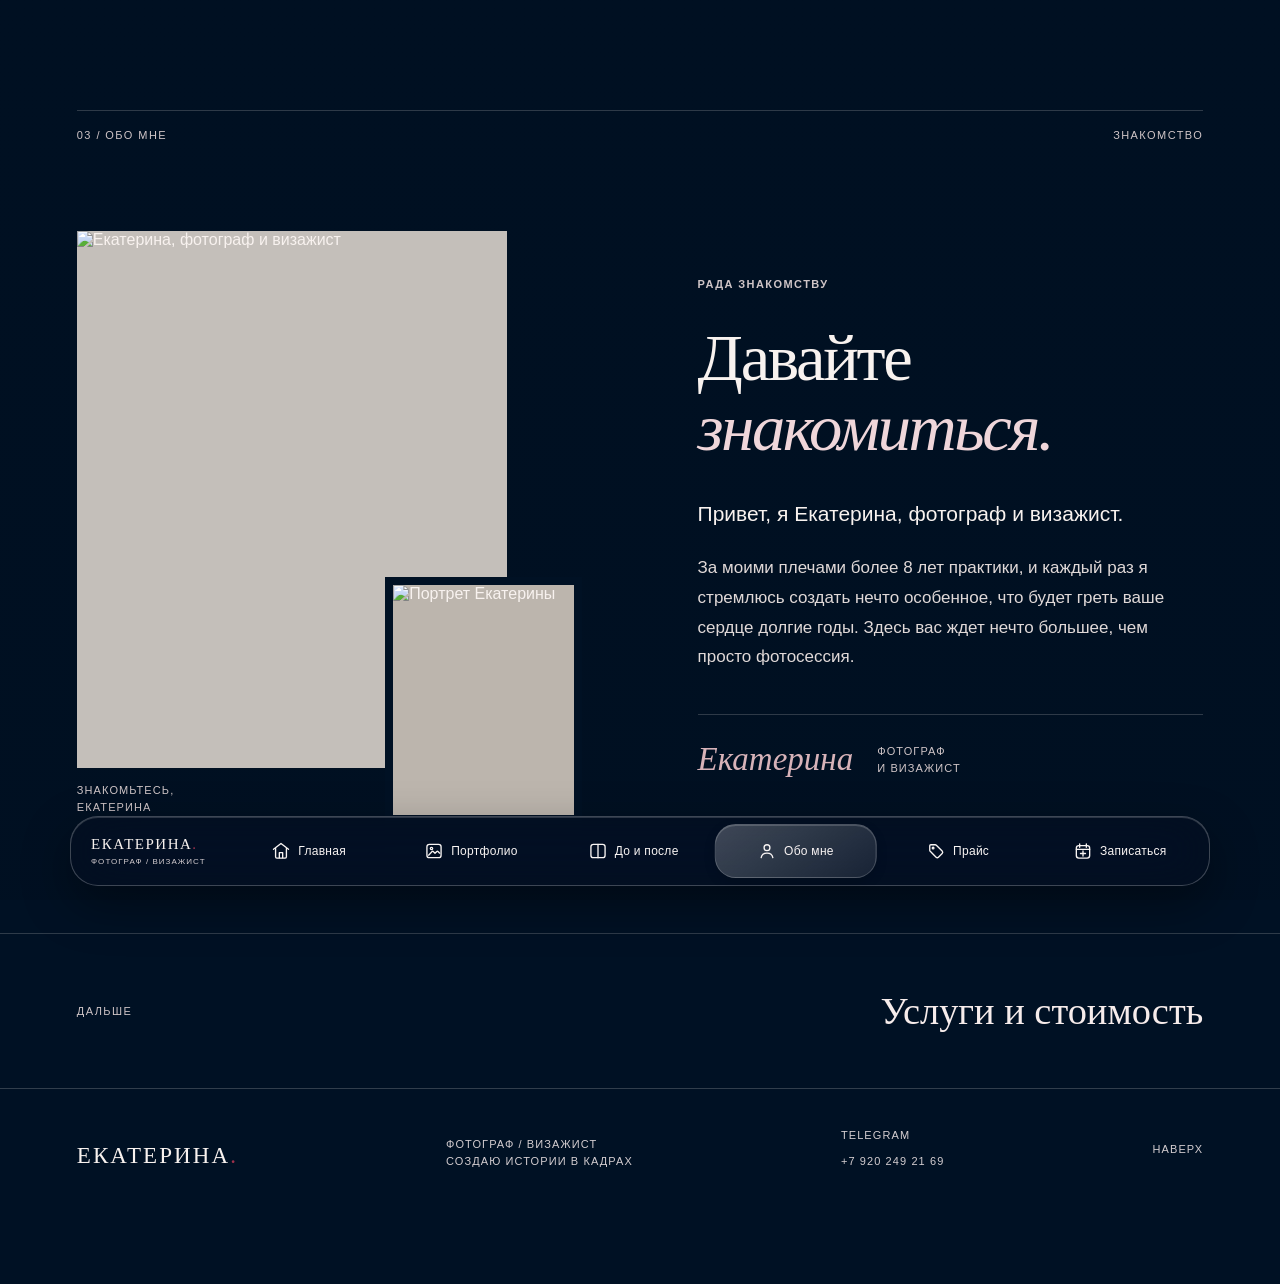
==== about.html @ 28e80536 "Добавить страницы сайта" ====
<!doctype html>
<html lang="ru">
<head>
  <meta charset="utf-8"><meta name="viewport" content="width=device-width, initial-scale=1, viewport-fit=cover"><meta name="theme-color" content="#001124">
  <meta name="description" content="Екатерина, фотограф и визажист. Портфолио, преображения и информация для записи.">
  <title>Обо мне. Екатерина, фотограф и визажист</title>
  <link rel="stylesheet" href="styles.css">
  <link rel="stylesheet" href="controls.css">
  <link rel="stylesheet" href="bottom-nav.css">
  <link rel="stylesheet" href="velvet.css">
  <link rel="stylesheet" href="photo-effects.css">
  <script src="app.js" defer></script>
  <script src="photo-effects.js" defer></script>
</head>
<body id="top" class="inner-page">
  <a class="skip-link" href="#main">Перейти к содержанию</a>
  <header class="site-header">
    <a class="brand" href="index.html" aria-label="Екатерина, на главную"><span class="brand-name">ЕКАТЕРИНА<span class="brand-dot">.</span></span><span class="brand-subtitle">ФОТОГРАФ / ВИЗАЖИСТ</span></a>
    <nav id="site-navigation" class="navigation" aria-label="Основная навигация">
      <span class="nav-slider" aria-hidden="true"></span>
      <a class="nav-item" draggable="false" href="index.html" aria-label="Главная"><svg class="nav-icon" viewBox="0 0 24 24" fill="none" stroke="currentColor" stroke-width="1.6" stroke-linecap="round" stroke-linejoin="round" aria-hidden="true"><path d="m3 10 9-7 9 7"/><path d="M5.5 9v10a1.5 1.5 0 0 0 1.5 1.5h10a1.5 1.5 0 0 0 1.5-1.5V9"/><path d="M10 20v-6h4v6"/></svg><span class="nav-label nav-label-full">Главная</span><span class="nav-label nav-label-short" aria-hidden="true">Главная</span></a>
      <a class="nav-item" draggable="false" href="portfolio.html" aria-label="Портфолио"><svg class="nav-icon" viewBox="0 0 24 24" fill="none" stroke="currentColor" stroke-width="1.6" stroke-linecap="round" stroke-linejoin="round" aria-hidden="true"><rect x="3.5" y="4" width="17" height="16" rx="3"/><circle cx="9" cy="9" r="1.4"/><path d="m5.5 17 4.2-4.3a1 1 0 0 1 1.4 0l2.1 2.1 2.2-2.2a1 1 0 0 1 1.4 0l2 2"/></svg><span class="nav-label nav-label-full">Портфолио</span><span class="nav-label nav-label-short" aria-hidden="true">Работы</span></a>
      <a class="nav-item" draggable="false" href="before-after.html" aria-label="До и после"><svg class="nav-icon" viewBox="0 0 24 24" fill="none" stroke="currentColor" stroke-width="1.6" stroke-linecap="round" stroke-linejoin="round" aria-hidden="true"><rect x="3.5" y="4" width="17" height="16" rx="3"/><path d="M12 4v16"/></svg><span class="nav-label nav-label-full">До и после</span><span class="nav-label nav-label-short" aria-hidden="true">До/после</span></a>
      <a class="nav-item" draggable="false" href="about.html" aria-label="Обо мне" aria-current="page"><svg class="nav-icon" viewBox="0 0 24 24" fill="none" stroke="currentColor" stroke-width="1.6" stroke-linecap="round" stroke-linejoin="round" aria-hidden="true"><circle cx="12" cy="8" r="3.5"/><path d="M5 20c.5-3.3 3.1-5.5 7-5.5s6.5 2.2 7 5.5"/></svg><span class="nav-label nav-label-full">Обо мне</span><span class="nav-label nav-label-short" aria-hidden="true">Обо мне</span></a>
      <a class="nav-item" draggable="false" href="prices.html" aria-label="Прайс"><svg class="nav-icon" viewBox="0 0 24 24" fill="none" stroke="currentColor" stroke-width="1.6" stroke-linecap="round" stroke-linejoin="round" aria-hidden="true"><path d="M4.5 11V5.8A1.3 1.3 0 0 1 5.8 4.5H11a2 2 0 0 1 1.4.6l7 7a2 2 0 0 1 0 2.8l-4.5 4.5a2 2 0 0 1-2.8 0l-7-7a2 2 0 0 1-.6-1.4Z"/><circle cx="8.5" cy="8.5" r="1"/></svg><span class="nav-label nav-label-full">Прайс</span><span class="nav-label nav-label-short" aria-hidden="true">Прайс</span></a>
      <a class="nav-item" draggable="false" href="booking.html" aria-label="Записаться"><svg class="nav-icon" viewBox="0 0 24 24" fill="none" stroke="currentColor" stroke-width="1.6" stroke-linecap="round" stroke-linejoin="round" aria-hidden="true"><rect x="4" y="5.5" width="16" height="15" rx="3"/><path d="M8 3.5v4M16 3.5v4M4 10h16M9 15h6M12 12v6"/></svg><span class="nav-label nav-label-full">Записаться</span><span class="nav-label nav-label-short" aria-hidden="true">Запись</span></a>
    </nav>
  </header>
  <main id="main"><section id="about" class="about section-pad">
      <div class="section-kicker"><span>03 / ОБО МНЕ</span><span>ЗНАКОМСТВО</span></div>
      <div class="about-layout">
        <div class="about-visual">
          <div class="about-main-image"><img src="assets/katya-img_2727.webp" alt="Екатерина, фотограф и визажист" loading="lazy"></div>
          <div class="about-small-image"><img src="assets/katya-img_2283.webp" alt="Портрет Екатерины" loading="lazy"></div>
          <span class="image-note">ЗНАКОМЬТЕСЬ,<br>ЕКАТЕРИНА</span>
        </div>
        <div class="about-copy">
          <p class="eyebrow">РАДА ЗНАКОМСТВУ</p>
          <h1>Давайте <em>знакомиться.</em></h1>
          <p class="about-intro">Привет, я Екатерина, фотограф и визажист.</p>
          <p>За моими плечами более 8 лет практики, и каждый раз я стремлюсь создать нечто особенное, что будет греть ваше сердце долгие годы. Здесь вас ждет нечто большее, чем просто фотосессия.</p>
          <div class="about-signature"><span class="signature">Екатерина</span><span>ФОТОГРАФ<br>И ВИЗАЖИСТ</span></div>
        </div>
      </div>
    </section><section class="page-next"><span>ДАЛЬШЕ</span><a href="prices.html">Услуги и стоимость</a></section></main>
  <footer class="site-footer">
    <a class="footer-brand" href="index.html">ЕКАТЕРИНА<span>.</span></a>
    <div class="footer-meta">ФОТОГРАФ / ВИЗАЖИСТ<br>СОЗДАЮ ИСТОРИИ В КАДРАХ</div>
    <div class="footer-contacts"><a href="https://t.me/katrina_trifonova" target="_blank" rel="noopener noreferrer">TELEGRAM</a><a href="tel:+79202492169">+7 920 249 21 69</a></div>
    <a class="back-to-top" href="#top">НАВЕРХ</a>
  </footer>
  
</body>
</html>
---- styles.css ----
:root{--navy:#001124;--navy-deep:#000b18;--navy-soft:#071a2c;--wine:#570018;--wine-dark:#410010;--ink:#f4efea;--muted:#b4b0ae;--line:rgba(244,239,234,.19);--gutter:clamp(24px,6vw,100px);color-scheme:dark}*{box-sizing:border-box}html{scroll-behavior:smooth}body{margin:0;background:var(--navy-deep);color:var(--ink);font-family:Arial,Helvetica,sans-serif;-webkit-font-smoothing:antialiased}body:has(dialog[open]){overflow:hidden}img{display:block;max-width:100%}a{color:inherit;text-decoration:none}button,input{font:inherit}button{color:inherit}button:focus-visible,a:focus-visible,input:focus-visible{outline:2px solid #fff;outline-offset:5px}.skip-link{position:fixed;z-index:100;top:10px;left:10px;transform:translateY(-160%);padding:12px;background:#fff;color:#111}.skip-link:focus{transform:translateY(0)}.site-header{height:88px;padding:0 var(--gutter);display:flex;align-items:center;justify-content:space-between;gap:30px;background:#000b19;position:relative;z-index:20;border-bottom:1px solid rgba(255,255,255,.08)}.brand{display:flex;flex-direction:column;gap:6px;flex-shrink:0}.brand-name{font-family:Georgia,serif;letter-spacing:.12em;font-size:19px}.brand-dot,.footer-brand span{color:#a0324c}.brand-subtitle{font-size:8px;letter-spacing:.24em;color:#a6a5a7}.navigation{display:flex;align-items:center;gap:clamp(22px,3vw,47px);font-size:11px;letter-spacing:.02em}.navigation>a:not(.nav-booking){color:#d7d3d2;transition:color .2s}.navigation>a:hover{color:#fff}.nav-booking{padding:14px 20px;border:1px solid rgba(255,255,255,.55);display:flex;gap:24px;align-items:center}.nav-booking:hover{background:#fff;color:#111!important}.menu-toggle{display:none}.hero{min-height:min(740px,calc(100svh - 88px));display:grid;grid-template-columns:1fr 1fr;background:var(--wine-dark)}.hero-copy{padding:clamp(64px,7vw,115px) 4vw 35px var(--gutter);display:flex;flex-direction:column;justify-content:center;position:relative}.eyebrow{font-size:10px;letter-spacing:.2em;line-height:1.5;color:#c8b3b7;font-weight:600;display:flex;align-items:center;gap:12px;margin:0 0 30px}.eyebrow-line{display:inline-block;width:29px;height:1px;background:#b86578;flex-shrink:0}h1,h2,p{margin-top:0}h1,h2{font-family:Georgia,'Times New Roman',serif;font-weight:400;letter-spacing:-.055em}h1{font-size:clamp(52px,5.7vw,94px);line-height:.99;max-width:710px;margin:0 0 30px}h1 em,h2 em{font-weight:400;font-style:italic;color:#d7b3b9}h2{font-size:clamp(48px,5.2vw,77px);line-height:1.05;margin:0}.hero-description{font-size:14px;line-height:1.8;max-width:340px;color:#d4bfc3;margin:0}.hero-actions{display:flex;align-items:center;gap:28px;flex-wrap:wrap;margin:37px 0 80px}.button{display:inline-flex;align-items:center;justify-content:space-between;gap:38px;padding:18px 21px;font-size:11px;letter-spacing:.02em;transition:background .2s,color .2s}.button-light{background:#f2eae5;color:#321017}.button-light:hover{background:white}.text-link{font-size:11px;color:#e8d8da;border-bottom:1px solid #a97d86;padding:8px 0}.text-link span{margin-left:13px}.hero-bottom{display:flex;justify-content:space-between;gap:30px;border-top:1px solid rgba(255,255,255,.2);padding-top:20px;color:#bd9aa2;font-size:8px;letter-spacing:.18em;margin-top:auto}.hero-image-wrap{min-width:0;position:relative;overflow:hidden;background:#250710}.hero-image{width:100%;height:100%;position:absolute;inset:0;object-fit:cover;object-position:center 30%}.hero-image-shade{position:absolute;inset:0;background:linear-gradient(90deg,rgba(32,0,9,.2),transparent 32%),linear-gradient(0deg,rgba(0,5,12,.55),transparent 40%)}.image-caption{position:absolute;left:35px;bottom:33px;right:35px;display:flex;justify-content:space-between;gap:15px;font-size:8px;letter-spacing:.18em}.hero-side-label{position:absolute;right:18px;top:24px;writing-mode:vertical-rl;font-size:8px;letter-spacing:.22em;color:rgba(255,255,255,.75)}.section-pad{padding:110px var(--gutter)}.section-kicker{display:flex;justify-content:space-between;gap:25px;border-top:1px solid var(--line);padding-top:18px;margin-bottom:90px;color:#9c9ca0;font-size:9px;letter-spacing:.17em}.about{background:var(--navy)}.about-layout{display:grid;grid-template-columns:1fr 1fr;gap:clamp(65px,9vw,150px);align-items:center;max-width:1330px;margin:auto}.about-visual{position:relative;padding:0 15% 55px 0}.about-main-image{aspect-ratio:4/5;overflow:hidden;background:#c4bfba}.about-main-image img,.about-small-image img{height:100%;width:100%;object-fit:cover}.about-small-image{position:absolute;bottom:0;right:0;width:39%;aspect-ratio:4/5;border:8px solid var(--navy);overflow:hidden;background:#bcb5ad}.image-note{position:absolute;left:0;bottom:8px;font-size:8px;letter-spacing:.17em;line-height:1.8;color:#9d9da3}.about-copy{max-width:540px}.about-copy h2{margin-bottom:35px}.about-copy p:not(.eyebrow){font-size:15px;line-height:1.9;color:#c2c3c6;max-width:510px}.about-copy .about-intro{color:#f1e9e6!important;font-size:20px!important;line-height:1.5!important;margin-bottom:24px}.about-signature{border-top:1px solid var(--line);margin-top:42px;padding-top:26px;display:flex;align-items:center;gap:24px}.signature{font-family:Georgia,serif;font-size:33px;font-style:italic;color:#d7b3b9}.about-signature span:last-child{font-size:8px;line-height:1.6;letter-spacing:.14em;color:#969aa2}.portfolio{background:var(--navy-deep)}.section-heading{display:flex;justify-content:space-between;align-items:end;gap:50px;margin-bottom:50px}.section-heading>div{max-width:820px}.section-heading .eyebrow{margin-bottom:20px}.section-heading>p{font-size:13px;line-height:1.8;color:#a8abb1;max-width:295px;margin:0 0 5px}.portfolio-grid{display:grid;grid-template-columns:repeat(4,minmax(0,1fr));gap:38px 18px}.portfolio-card{background:none;border:0;padding:0;text-align:left;cursor:pointer;min-width:0}.portfolio-card-image{position:relative;overflow:hidden;aspect-ratio:3/4;background:var(--navy-soft)}.portfolio-card-image img{height:100%;width:100%;object-fit:cover;transition:transform .6s ease,filter .4s}.portfolio-card:hover img{transform:scale(1.045);filter:brightness(.84)}.portfolio-card-image:after{content:none;position:absolute;bottom:14px;right:14px;border:1px solid rgba(255,255,255,.8);width:37px;height:37px;display:grid;place-items:center;font-size:16px;opacity:0;transition:opacity .2s}.portfolio-card:hover .portfolio-card-image:after,.portfolio-card:focus-visible .portfolio-card-image:after{opacity:1}.portfolio-card-meta{display:flex;justify-content:space-between;align-items:baseline;gap:10px;border-bottom:1px solid var(--line);padding:18px 0}.portfolio-card-title{font-family:Georgia,serif;font-size:22px}.portfolio-card-sub{font-size:9px;letter-spacing:.13em;color:#9c9da2;text-align:right}.notice{color:#cfc4c2}.transform{background:#071629}.compare-grid{display:grid;grid-template-columns:repeat(2,minmax(0,1fr));gap:42px 22px}.comparison{position:relative;aspect-ratio:4/3;overflow:hidden;background:#0a0c12;isolation:isolate}.comparison img{position:absolute;inset:0;width:100%;height:100%;object-fit:cover;object-position:center 30%}.comparison-after{clip-path:inset(0 0 0 var(--split))}.comparison input{position:absolute;inset:0;width:100%;height:100%;margin:0;opacity:0;cursor:ew-resize;touch-action:pan-y}.comparison:focus-within{outline:2px solid white;outline-offset:4px}.compare-divider{position:absolute;left:var(--split);top:0;bottom:0;width:1px;background:white;pointer-events:none}.compare-divider>span{position:absolute;left:50%;top:50%;transform:translate(-50%,-50%);height:43px;width:43px;border:1px solid white;border-radius:50%;display:grid;place-items:center;background:rgba(0,13,27,.5);font-size:21px}.compare-label{position:absolute;top:16px;padding:8px 10px;background:rgba(0,10,22,.6);font-size:9px;letter-spacing:.14em;pointer-events:none}.compare-label-before{left:16px}.compare-label-after{right:16px}.compare-footer{display:flex;justify-content:space-between;color:#a8abb2;font-size:9px;letter-spacing:.15em;padding-top:15px}.prices{background:var(--wine)}.prices .section-kicker{color:#d2b8bf}.prices-layout{display:grid;grid-template-columns:1.2fr .8fr;gap:60px}.prices-content{align-self:end;border-top:1px solid rgba(255,255,255,.3);padding-top:28px}.asterisk{font-size:32px;color:#d6a6b1}.prices-content p{font-family:Georgia,serif;font-size:26px;line-height:1.4;max-width:390px;margin:28px 0}.small-caps{font-size:9px;letter-spacing:.17em;color:#c9a5ae}.booking{background:var(--navy);text-align:center}.booking .section-kicker{text-align:left}.booking-inner{max-width:850px;margin:0 auto;padding:15px 0 35px}.booking-inner .eyebrow{justify-content:center}.booking-inner h2{font-size:clamp(52px,7vw,104px)}.booking-inner>p:not(.eyebrow){color:#bfc2c6;font-size:14px;line-height:1.9;max-width:500px;margin:32px auto}.booking-note{display:inline-flex;text-align:left;align-items:center;gap:18px;border:1px solid var(--line);padding:17px 24px;margin-top:20px;color:#aeb1b7;font-size:12px;line-height:1.7}.booking-note strong{color:#f3e9e8;font-size:13px;font-weight:400}.booking-icon{font-size:25px;color:#cb9ca9}.site-footer{padding:38px var(--gutter);display:flex;align-items:end;justify-content:space-between;gap:30px;background:#000915;border-top:1px solid var(--line)}.footer-brand{font-family:Georgia,serif;font-size:23px;letter-spacing:.09em}.footer-meta{font-size:8px;letter-spacing:.15em;line-height:1.9;color:#92969e}.back-to-top{font-size:9px;letter-spacing:.15em;color:#c6c5c6}.back-to-top span{margin-left:15px}.gallery-dialog{padding:0;border:0;max-width:none;max-height:none;width:100%;height:100%;background:rgba(0,9,20,.98);color:var(--ink)}.gallery-dialog::backdrop{background:rgba(0,0,0,.85)}.gallery-shell{height:100%;display:flex;flex-direction:column;padding:25px clamp(20px,4vw,60px);overflow:hidden}.gallery-header{display:flex;align-items:start;justify-content:space-between;gap:20px}.gallery-kicker{font-size:8px;letter-spacing:.18em;color:#b5a0a3}.gallery-header h2{font-size:clamp(30px,3vw,44px);margin-top:7px}.gallery-close,.gallery-arrow{border:1px solid rgba(255,255,255,.3);background:transparent;cursor:pointer;display:grid;place-items:center}.gallery-close{width:45px;height:45px;font-size:29px;line-height:1}.gallery-close:hover,.gallery-arrow:hover{background:#fff;color:#000}.gallery-stage{flex:1;min-height:0;display:grid;grid-template-columns:50px 1fr 50px;gap:18px;align-items:center;padding:15px 0}.gallery-stage img{width:100%;height:100%;min-height:0;max-height:100%;object-fit:contain}.gallery-arrow{width:45px;height:45px;font-size:21px}.gallery-bottom{display:flex;align-items:center;gap:30px;min-height:60px}.gallery-bottom>span{white-space:nowrap;font-size:11px;letter-spacing:.16em;color:#ccc}.gallery-thumbs{display:flex;align-items:center;gap:8px;overflow:auto;scrollbar-width:thin;padding:5px 2px}.gallery-thumb{flex:0 0 50px;height:58px;padding:0;border:1px solid transparent;opacity:.55;cursor:pointer;background:none}.gallery-thumb[aria-current=true]{border-color:white;opacity:1}.gallery-thumb img{width:100%;height:100%;object-fit:cover}
@media(max-width:1000px){.site-header{height:76px}.navigation{gap:20px}.navigation>a:not(.nav-booking){font-size:10px}.nav-booking{padding:12px}.hero{min-height:650px}.hero-actions{gap:18px}.portfolio-grid{grid-template-columns:repeat(2,minmax(0,1fr));gap:32px 20px}.portfolio-card-image{aspect-ratio:4/5}.section-pad{padding-top:85px;padding-bottom:85px}.section-kicker{margin-bottom:65px}.about-layout{gap:55px}.about-copy p:not(.eyebrow){font-size:14px}}
@media(max-width:700px){:root{--gutter:22px}.site-header{height:72px}.brand-name{font-size:17px}.brand-subtitle{font-size:7px}.menu-toggle{border:0;background:none;width:44px;height:44px;display:flex;flex-direction:column;justify-content:center;gap:7px;align-items:flex-end;cursor:pointer}.menu-toggle span{height:1px;width:26px;background:#fff}.menu-toggle span:last-child{width:19px}.navigation{display:none;position:absolute;top:72px;left:0;right:0;padding:20px var(--gutter) 28px;background:#001124;align-items:stretch;flex-direction:column;gap:0;box-shadow:0 12px 25px rgba(0,0,0,.22)}.navigation.open{display:flex}.navigation>a:not(.nav-booking){font-size:15px;padding:14px 0;border-bottom:1px solid var(--line)}.nav-booking{margin-top:20px;justify-content:space-between;padding:15px}.hero{grid-template-columns:1fr;min-height:0}.hero-copy{padding:68px var(--gutter) 27px;min-height:500px}.hero h1{font-size:clamp(50px,11vw,75px);max-width:600px}.hero-actions{margin:32px 0 56px;gap:18px}.hero-bottom{font-size:7px}.hero-image-wrap{min-height:560px}.hero-image{object-position:center 30%}.image-caption{left:22px;right:22px}.section-pad{padding-top:72px;padding-bottom:75px}.section-kicker{margin-bottom:52px;font-size:8px}.section-kicker span:last-child{text-align:right}.about-layout{grid-template-columns:1fr;gap:55px}.about-visual{max-width:520px}.about-copy h2{margin-bottom:27px}.about-copy .about-intro{font-size:18px!important}.section-heading{align-items:start;flex-direction:column;gap:20px;margin-bottom:32px}.section-heading h2{font-size:clamp(46px,10vw,68px)}.section-heading>p{font-size:13px;max-width:320px}.portfolio-grid{gap:28px 12px}.portfolio-card-title{font-size:18px}.portfolio-card-sub{font-size:8px}.portfolio-card-meta{padding:12px 0}.compare-grid{gap:28px 12px}.comparison{aspect-ratio:3/4}.comparison img{object-position:center}.compare-label{top:9px;font-size:8px;padding:6px}.compare-label-before{left:9px}.compare-label-after{right:9px}.compare-divider>span{width:34px;height:34px;font-size:17px}.compare-footer{font-size:7px;letter-spacing:.09em}.prices-layout{grid-template-columns:1fr;gap:40px}.prices-content p{font-size:23px}.booking-inner{padding:0 0 10px}.booking-inner h2{font-size:clamp(49px,10vw,74px)}.site-footer{align-items:start;flex-wrap:wrap}.footer-meta{order:3;flex-basis:100%}.gallery-shell{padding:20px 14px}.gallery-stage{grid-template-columns:36px 1fr 36px;gap:5px}.gallery-arrow{width:34px;height:42px}.gallery-header h2{font-size:32px}.gallery-bottom{gap:14px}.gallery-thumb{flex-basis:42px;height:50px}}
@media(max-width:360px){.hero-copy{min-height:480px}.hero-actions{align-items:flex-start;flex-direction:column}.hero-image-wrap{min-height:470px}.portfolio-card-sub{display:none}.compare-footer span:last-child{display:none}}
@media(prefers-reduced-motion:reduce){html{scroll-behavior:auto}*,*:before,*:after{transition-duration:.01ms!important;animation-duration:.01ms!important;animation-iteration-count:1!important}}
body.gallery-open{overflow:hidden}
.portfolio-card{align-self:start}
/* Multi-page navigation and section layouts */
.navigation a[aria-current="page"]:not(.nav-booking){color:#fff;border-bottom:1px solid #a96777;padding-bottom:7px}.navigation .nav-booking[aria-current="page"]{background:#f2eae5;color:#321017}.inner-page h1{font-size:clamp(48px,5.2vw,77px);line-height:1.05;margin:0;max-width:none}.inner-page .about-copy h1{margin-bottom:35px}.inner-page .booking-inner h1{font-size:clamp(52px,7vw,104px)}.page-next{padding:55px var(--gutter);background:#000915;border-top:1px solid var(--line);display:flex;align-items:center;justify-content:space-between;gap:25px}.page-next>span{font-size:9px;letter-spacing:.17em;color:#999ba2}.page-next>a{font-family:Georgia,serif;font-size:clamp(24px,3vw,39px);color:#e8dcda}.page-next b{font:inherit;font-size:.65em;margin-left:22px;color:#bc8c98}.page-next>a:hover{color:#fff}.booking-contacts{display:grid;grid-template-columns:repeat(2,minmax(0,1fr));gap:12px;text-align:left;margin:45px auto 0;max-width:690px}.contact-card{position:relative;border:1px solid rgba(255,255,255,.23);padding:23px 50px 25px 24px;display:flex;flex-direction:column;gap:13px;transition:background .2s,border-color .2s}.contact-card:hover{background:rgba(255,255,255,.06);border-color:rgba(255,255,255,.65)}.contact-label{font-size:9px;letter-spacing:.16em;color:#aaaeb7}.contact-card strong{font-family:Georgia,serif;font-size:clamp(18px,1.8vw,24px);font-weight:400}.contact-arrow{position:absolute;top:21px;right:22px;color:#caa0aa;font-size:19px}.footer-contacts{display:flex;flex-direction:column;gap:9px;font-size:9px;letter-spacing:.1em;color:#b9bac0}.footer-contacts a:hover{color:#fff}.home-intro{background:var(--navy)}.home-intro-layout{display:grid;grid-template-columns:1fr 1fr;gap:clamp(55px,10vw,160px);align-items:center;max-width:1300px;margin:auto}.home-intro-copy h2{max-width:560px}.home-intro-copy>p:not(.eyebrow){max-width:430px;color:#bec1c7;line-height:1.9;font-size:15px;margin:30px 0}.outline-link{display:inline-flex;align-items:center;gap:35px;border-bottom:1px solid #b68490;padding:12px 0;font-size:11px;letter-spacing:.04em}.outline-link:hover{color:#d7b3b9}.home-intro-image{max-width:480px;margin-left:auto}.home-intro-image img{width:100%;aspect-ratio:4/5;object-fit:cover}.home-intro-image span{display:block;font-size:8px;letter-spacing:.16em;color:#a4a7ae;margin-top:16px}.home-selected{background:var(--navy-deep)}.home-work-grid{display:grid;grid-template-columns:repeat(3,minmax(0,1fr));gap:20px}.home-work{min-width:0}.home-work img{width:100%;aspect-ratio:4/5;object-fit:cover;transition:filter .25s}.home-work:hover img{filter:brightness(.8)}.home-work>span{display:flex;justify-content:space-between;border-bottom:1px solid var(--line);padding:17px 0;font-size:9px;letter-spacing:.15em}.home-work b{font-size:16px;font-weight:400}.home-invitation{text-align:center;background:var(--wine)}.home-invitation .eyebrow{justify-content:center}.home-invitation h2{margin-bottom:35px}.home-invitation .button{min-width:220px}
@media(max-width:1000px){.navigation{gap:15px}.navigation>a:not(.nav-booking){font-size:10px}.inner-page .booking-inner h1{font-size:clamp(52px,7vw,104px)}}
@media(max-width:700px){.navigation a[aria-current="page"]:not(.nav-booking){padding:14px 0;border-bottom:1px solid var(--line);color:#e7bfc8}.inner-page h1{font-size:clamp(46px,10vw,68px)}.inner-page .booking-inner h1{font-size:clamp(49px,10vw,74px)}.page-next{padding:38px var(--gutter);align-items:start;flex-direction:column;gap:18px}.booking-contacts{grid-template-columns:1fr;gap:10px;margin-top:35px}.contact-card{padding:20px 52px 20px 20px}.home-intro-layout{grid-template-columns:1fr;gap:40px}.home-intro-image{width:100%;max-width:450px;margin:0}.home-work-grid{grid-template-columns:repeat(2,minmax(0,1fr));gap:22px 12px}.home-work-grid .home-work:last-child{display:none}.home-work>span{font-size:8px;line-height:1.5}.footer-contacts{order:4;flex-basis:100%;flex-direction:row;flex-wrap:wrap;gap:20px}.inner-page .about-copy h1{margin-bottom:27px}}
@media(min-width:701px) and (max-width:900px){.menu-toggle{border:0;background:none;width:44px;height:44px;display:flex;flex-direction:column;justify-content:center;gap:7px;align-items:flex-end;cursor:pointer}.menu-toggle span{height:1px;width:26px;background:#fff}.menu-toggle span:last-child{width:19px}.navigation{display:none;position:absolute;top:76px;left:0;right:0;padding:20px var(--gutter) 28px;background:#001124;align-items:stretch;flex-direction:column;gap:0;box-shadow:0 12px 25px rgba(0,0,0,.22)}.navigation.open{display:flex}.navigation>a:not(.nav-booking){font-size:15px;padding:14px 0;border-bottom:1px solid var(--line)}.navigation a[aria-current="page"]:not(.nav-booking){padding:14px 0;border-bottom:1px solid var(--line);color:#e7bfc8}.nav-booking{margin-top:20px;justify-content:space-between;padding:15px}}
---- controls.css ----
/* Readable typography and a consistent set of controls */
:root {
  --text-main: #f8f2ef;
  --text-soft: #e0d9d8;
  --text-label: #cfc5c7;
  --accent-light: #efd6da;
  --control-line: rgba(239, 214, 218, .42);
}
body {
  color: var(--text-main);
  font-family: -apple-system, BlinkMacSystemFont, "Segoe UI", Arial, sans-serif;
}
h1, h2 { letter-spacing: -.035em; }
h1 { line-height: 1.06; }
h1 em, h2 em { color: var(--accent-light); }
button:focus-visible, a:focus-visible, input:focus-visible {
  outline: 3px solid #f3c8d0;
  outline-offset: 4px;
}
.brand-subtitle { font-size: 10px; letter-spacing: .16em; color: #d5ced1; }
.eyebrow, .section-kicker, .small-caps, .page-next > span {
  font-size: 11px;
  letter-spacing: .13em;
  color: var(--text-label);
}
.hero-description, .about-copy p:not(.eyebrow), .home-intro-copy > p:not(.eyebrow),
.section-heading > p, .booking-inner > p:not(.eyebrow) {
  color: var(--text-soft);
  font-size: 17px;
  line-height: 1.75;
}
.hero-description { max-width: 390px; }
.about-copy p:not(.eyebrow) { max-width: 55ch; }
.about-copy .about-intro { color: var(--text-main) !important; font-size: 21px !important; }
.section-heading > p { max-width: 340px; }
.booking-inner > p:not(.eyebrow) { max-width: 550px; }
.prices .section-kicker, .prices .small-caps { color: #f0dce0; }
.image-note, .about-signature span:last-child, .hero-bottom, .image-caption,
.hero-side-label, .home-intro-image span, .home-work > span,
.portfolio-card-sub, .compare-footer, .footer-meta, .footer-contacts,
.back-to-top, .gallery-kicker, .gallery-bottom > span, .contact-label {
  font-size: 11px;
  letter-spacing: .1em;
  line-height: 1.5;
  color: var(--text-label);
}
.image-caption, .hero-side-label { color: #fff; }
.hero-bottom { color: #e5cdd2; }
.portfolio-card-title { color: #fff8f6; }

/* Navigation and calls to action */
.navigation { gap: clamp(8px, 1.05vw, 18px); font-size: 14px; }
.navigation > a:not(.nav-booking) {
  display: inline-flex;
  min-height: 44px;
  align-items: center;
  padding: 10px 12px;
  border: 0;
  border-radius: 999px;
  color: #eee7e6;
  transition: background .2s, color .2s;
}
.navigation > a:not(.nav-booking):hover,
.navigation a[aria-current="page"]:not(.nav-booking) {
  padding: 10px 12px;
  border: 0;
  background: rgba(239, 214, 218, .12);
  color: #fff;
}
.nav-booking, .button, .text-link, .outline-link {
  min-height: 50px;
  font-size: 14px;
  font-weight: 600;
  letter-spacing: .01em;
}
.nav-booking {
  padding: 7px 8px 7px 19px;
  gap: 18px;
  border: 1px solid #f1e6e2;
  border-radius: 999px;
  color: #321017;
  background: #f1e6e2;
  transition: background .2s, transform .2s, box-shadow .2s;
}
.nav-booking span, .button span {
  flex: 0 0 34px;
  width: 34px;
  height: 34px;
  display: grid;
  place-items: center;
  border-radius: 50%;
  background: #591329;
  color: #fff;
  font-size: 17px;
  line-height: 1;
}
.nav-booking:hover, .button-light:hover {
  background: #fff;
  color: #321017 !important;
  box-shadow: 0 8px 22px rgba(0, 0, 0, .16);
}
.navigation .nav-booking[aria-current="page"] { background: #f1e6e2; color: #321017; }
.button {
  padding: 8px 9px 8px 21px;
  gap: 26px;
  border: 1px solid #f1e6e2;
  border-radius: 999px;
}
.button-light { background: #f1e6e2; color: #321017; }
.text-link, .outline-link {
  display: inline-flex;
  align-items: center;
  gap: 14px;
  padding: 10px 0;
  border-bottom: 1px solid #d8a8b2;
  color: #f8eded;
}
.text-link span, .outline-link span { margin: 0; font-size: 18px; }
.text-link:hover, .outline-link:hover { color: #fff; border-color: #fff; }
.menu-toggle { transition: background .2s, border-color .2s; }

/* Gallery and before/after controls */
.portfolio-card-image, .home-work img, .comparison { border-radius: 5px; }
.portfolio-card-image:after {
  opacity: 1;
  width: 44px;
  height: 44px;
  border: 1px solid rgba(255, 255, 255, .75);
  border-radius: 50%;
  background: rgba(0, 12, 25, .72);
  color: white;
  font-size: 20px;
}
.portfolio-card:hover .portfolio-card-image:after,
.portfolio-card:focus-visible .portfolio-card-image:after { background: #6a1d35; }
.home-work > span { color: #e7dfe0; }
.home-work b { font-size: 19px; }
.compare-label {
  padding: 9px 12px;
  border-radius: 999px;
  background: rgba(0, 10, 22, .84);
  color: #fff;
  font-size: 11px;
  letter-spacing: .1em;
}
.compare-divider { width: 2px; box-shadow: 0 0 8px rgba(0, 0, 0, .55); }
.compare-divider > span {
  width: 50px;
  height: 50px;
  border: 2px solid #fff;
  background: #58152b;
  box-shadow: 0 4px 16px rgba(0, 0, 0, .35);
  font-size: 22px;
}
.comparison:focus-within { outline: 3px solid #f3c8d0; outline-offset: 4px; }
.gallery-stage { position: relative; display: flex; justify-content: center; }
.gallery-stage img { width: 100%; }
.gallery-arrow, .gallery-close {
  width: 48px;
  height: 48px;
  border: 1px solid rgba(255, 255, 255, .62);
  border-radius: 50%;
  background: rgba(0, 13, 27, .8);
  color: #fff;
  transition: background .2s, border-color .2s, color .2s;
}
.gallery-arrow { position: absolute; top: 50%; transform: translateY(-50%); z-index: 1; }
.gallery-prev { left: 0; }
.gallery-next { right: 0; }
.gallery-arrow:hover, .gallery-close:hover { background: #f3e8e5; border-color: #f3e8e5; color: #35101c; }
.gallery-thumb { flex-basis: 54px; height: 62px; border: 2px solid transparent; border-radius: 3px; opacity: .75; overflow: hidden; }
.gallery-thumb[aria-current=true] { border-color: #f0c4cd; opacity: 1; }
.gallery-bottom > span { color: #f3e9e8; }

/* Booking cards and footer links */
.contact-card {
  min-height: 112px;
  border: 1px solid var(--control-line);
  border-radius: 12px;
  background: rgba(255, 255, 255, .025);
  transition: background .2s, border-color .2s, transform .2s;
}
.contact-card:hover { background: rgba(239, 214, 218, .09); border-color: #efd6da; transform: translateY(-2px); }
.contact-label { color: #d8cdd0; }
.contact-card strong { color: #fff8f6; }
.contact-arrow {
  display: grid;
  place-items: center;
  width: 34px;
  height: 34px;
  top: 18px;
  right: 18px;
  border: 1px solid var(--control-line);
  border-radius: 50%;
  color: #f2d5db;
}
.footer-meta, .footer-contacts, .back-to-top { color: #d3cdd0; }
.back-to-top { padding: 12px 0; }
.page-next > a { color: #f6eceb; }

@media (max-width: 1100px) {
  .menu-toggle {
    display: flex;
    flex-direction: column;
    align-items: center;
    justify-content: center;
    gap: 7px;
    width: 48px;
    height: 48px;
    flex: 0 0 48px;
    padding: 0;
    border: 1px solid var(--control-line);
    border-radius: 50%;
    background: rgba(255, 255, 255, .03);
    cursor: pointer;
  }
  .menu-toggle:hover, .menu-toggle[aria-expanded="true"] { background: rgba(239, 214, 218, .13); border-color: #efd6da; }
  .menu-toggle span, .menu-toggle span:last-child { width: 21px; height: 2px; background: #fff; transition: transform .2s; }
  .menu-toggle[aria-expanded="true"] span:first-child { transform: translateY(4.5px) rotate(45deg); }
  .menu-toggle[aria-expanded="true"] span:last-child { transform: translateY(-4.5px) rotate(-45deg); }
  .navigation {
    display: none;
    position: absolute;
    top: 100%;
    left: 0;
    right: 0;
    padding: 15px var(--gutter) 25px;
    align-items: stretch;
    flex-direction: column;
    gap: 2px;
    background: #001124;
    box-shadow: 0 18px 28px rgba(0, 0, 0, .3);
  }
  .navigation.open { display: flex; }
  .navigation > a:not(.nav-booking),
  .navigation > a:not(.nav-booking):hover,
  .navigation a[aria-current="page"]:not(.nav-booking) {
    min-height: 50px;
    padding: 13px 14px;
    border: 0;
    border-radius: 8px;
    font-size: 16px;
  }
  .nav-booking { align-self: flex-start; margin-top: 14px; padding: 7px 8px 7px 19px; }
  .about-copy p:not(.eyebrow) { font-size: 17px; }
}
@media (max-width: 700px) {
  .brand-subtitle { font-size: 9px; }
  .hero-description, .about-copy p:not(.eyebrow), .home-intro-copy > p:not(.eyebrow),
  .section-heading > p, .booking-inner > p:not(.eyebrow) { font-size: 16px; line-height: 1.7; }
  .about-copy .about-intro { font-size: 19px !important; }
  .section-kicker, .eyebrow { font-size: 10px; line-height: 1.55; }
  .hero-bottom, .image-caption, .home-intro-image span, .home-work > span,
  .compare-footer, .footer-meta, .footer-contacts, .back-to-top { font-size: 10px; }
  .portfolio-card-title { font-size: 19px; }
  .portfolio-card-sub { font-size: 10px; }
  .compare-label { top: 9px; padding: 7px 9px; font-size: 10px; }
  .compare-divider > span { width: 46px; height: 46px; font-size: 20px; }
  .gallery-shell { padding: 20px 14px; }
  .gallery-stage { gap: 0; }
  .gallery-arrow, .gallery-close { width: 48px; height: 48px; }
  .gallery-thumb { flex-basis: 50px; height: 58px; }
  .footer-contacts { font-size: 11px; }
}
@media (prefers-reduced-motion: reduce) {
  .nav-booking, .button, .menu-toggle, .menu-toggle span, .contact-card,
  .gallery-arrow, .gallery-close { transition: none; }
}
@media (max-width: 520px) {
  .compare-grid { grid-template-columns: 1fr; gap: 30px; }
  .comparison { aspect-ratio: 4 / 5; }
}
/* Keep the vertical caption legible over the light portrait. */
.hero-side-label { text-shadow: 0 1px 4px rgba(0, 0, 0, .85), 0 0 9px rgba(0, 0, 0, .7); }
/* Clear text controls and an understated grip for image comparisons. */
.button { justify-content: center; gap: 0; padding: 15px 24px; }
.contact-card { padding-right: 24px; }
.compare-divider > span::before {
  content: ''; display: block; width: 2px; height: 15px; border-radius: 2px;
  background: #fff; box-shadow: -5px 0 0 #fff, 5px 0 0 #fff;
}
---- bottom-nav.css ----
/* Floating, translucent navigation */
.site-header {
  position: fixed; z-index: 90; top: auto; bottom: max(14px, env(safe-area-inset-bottom));
  left: 50%; right: auto; transform: translateX(-50%);
  width: min(1140px, calc(100% - 36px)); height: auto; min-height: 70px;
  display: flex; gap: 22px; align-items: center; padding: 7px 8px 7px 20px;
  border: 1px solid rgba(255,255,255,.23); border-radius: 28px;
  background: rgba(10, 20, 34, .68);
  box-shadow: 0 18px 48px rgba(0,0,0,.38), inset 0 1px rgba(255,255,255,.16);
  -webkit-backdrop-filter: blur(26px) saturate(175%);
  backdrop-filter: blur(26px) saturate(175%);
}
.site-header .brand { flex: 0 0 auto; gap: 4px; }
.site-header .brand-name { font-size: 15px; letter-spacing: .1em; }
.site-header .brand-subtitle { font-size: 8px; letter-spacing: .13em; }
.site-header .navigation {
  position: relative; inset: auto; display: flex; flex: 1 1 auto; min-width: 0;
  flex-direction: row; align-items: stretch; justify-content: space-between; gap: 0;
  padding: 0; background: transparent; box-shadow: none; touch-action: pan-y;
}
.site-header .navigation .nav-slider {
  position: absolute; z-index: 0; top: 0; bottom: 0; left: 0; width: 0; opacity: 0;
  border-radius: 21px; pointer-events: none;
  background: linear-gradient(145deg, rgba(255,255,255,.24), rgba(255,255,255,.09));
  border: 1px solid rgba(255,255,255,.19);
  box-shadow: inset 0 1px 0 rgba(255,255,255,.16), 0 4px 12px rgba(0,0,0,.13);
  transition: transform .35s cubic-bezier(.2,.8,.2,1), width .3s ease, opacity .15s;
}
.site-header .navigation .nav-slider.no-transition { transition: none; }
.site-header .navigation.is-dragging .nav-slider { transition-duration: .12s; }
.site-header .navigation > .nav-item,
.site-header .navigation > .nav-item:hover,
.site-header .navigation > .nav-item[aria-current="page"] {
  position: relative; z-index: 1; flex: 1 1 0; min-width: 0; min-height: 54px;
  display: flex; align-items: center; justify-content: center; gap: 7px; padding: 8px 7px;
  border: 0; border-radius: 21px; background: transparent; color: #f8f4f3;
  font-size: 12px; font-weight: 500; line-height: 1.2; text-decoration: none;
}
.site-header .navigation:not(.has-slider) > .nav-item[aria-current="page"] { background: rgba(255,255,255,.17); }
.site-header .navigation > .nav-item:hover { color: white; }
.site-header .nav-icon { flex: 0 0 20px; width: 20px; height: 20px; }
.site-header .nav-label { white-space: nowrap; }
.site-header .nav-label-short { display: none; }
.site-footer { padding-bottom: calc(115px + env(safe-area-inset-bottom)); }
@media (max-width: 850px) {
  .site-header {
    width: calc(100% - 20px); min-height: 0; gap: 0; padding: 6px;
    bottom: max(10px, env(safe-area-inset-bottom)); border-radius: 26px;
  }
  .site-header .brand { display: none; }
  .site-header .navigation > .nav-item,
  .site-header .navigation > .nav-item:hover,
  .site-header .navigation > .nav-item[aria-current="page"] {
    min-height: 57px; flex-direction: column; gap: 4px; padding: 6px 1px;
    font-size: 10px; border-radius: 20px;
  }
  .site-header .nav-icon { flex-basis: 20px; width: 20px; height: 20px; }
  .site-header .nav-label-full { display: none; }
  .site-header .nav-label-short { display: inline; }
  .site-footer { padding-bottom: calc(112px + env(safe-area-inset-bottom)); }
}
@media (max-width: 350px) {
  .site-header .navigation > .nav-item,
  .site-header .navigation > .nav-item:hover,
  .site-header .navigation > .nav-item[aria-current="page"] { font-size: 9px; }
}
@supports not ((-webkit-backdrop-filter: blur(1px)) or (backdrop-filter: blur(1px))) {
  .site-header { background: rgba(10, 20, 34, .94); }
}
@media (prefers-reduced-motion: reduce) { .site-header .navigation .nav-slider { transition: none; } }
.site-header .navigation { -webkit-user-select: none; user-select: none; }
.site-header .nav-icon, .site-header .nav-label { pointer-events: none; }
html { scroll-padding-bottom: calc(110px + env(safe-area-inset-bottom, 0px)); }
---- velvet.css ----
/* Burgundy and navy velvet in the original two-colour palette. */
:root {
  --navy: #001124;
  --navy-deep: #000b18;
  --navy-soft: #071a2c;
  --wine: #430014;
  --wine-dark: #30000e;
}
html, body { background: #001124; }
body { isolation: auto; }
body::before { content: none; }
.hero, .home-invitation, .prices {
  background-color: #30000e;
  background-image: linear-gradient(rgba(18,0,5,.08), rgba(18,0,5,.1)), url('assets/velvet-burgundy-v2.jpg');
  background-position: center; background-size: cover; background-repeat: no-repeat; background-attachment: fixed;
}
.about, .home-intro, .home-selected, .portfolio, .transform, .booking, .page-next, .site-footer {
  background-color: #001124;
  background-image: linear-gradient(rgba(0,7,16,.1), rgba(0,7,16,.12)), url('assets/velvet-navy-v1.jpg');
  background-position: center; background-size: cover; background-repeat: no-repeat; background-attachment: fixed;
}
.site-footer { border-top-color: rgba(244,239,234,.2); }
.site-header { background: rgba(4, 15, 30, .7); }
.folio-card-index, .folio-card-open, .compare-label { background: rgba(0, 10, 23, .82); }
.gallery-dialog {
  background-color: #001124;
  background-image: linear-gradient(rgba(0,7,16,.32), rgba(0,7,16,.36)), url('assets/velvet-navy-v1.jpg');
  background-position: center; background-size: cover; background-repeat: no-repeat;
}
.gallery-arrow, .gallery-close { background: rgba(0, 10, 23, .88); }
@supports not ((-webkit-backdrop-filter: blur(1px)) or (backdrop-filter: blur(1px))) {
  .site-header { background: rgba(4, 15, 30, .96); }
}
@supports (-webkit-touch-callout: none) {
  .hero, .home-invitation, .prices, .about, .home-intro, .home-selected, .portfolio,
  .transform, .booking, .page-next, .site-footer {
    background-attachment: scroll;
    background-size: auto, 1100px auto;
    background-repeat: no-repeat, repeat;
  }
}
---- photo-effects.css ----
/* Motion is applied to photographs only. */
:is(.hero-image-wrap, .home-intro-image, .home-work, .about-main-image, .about-small-image, .portfolio-card-image) img.photo-effect {
  opacity: 1; filter: none; clip-path: inset(0);
  transition: opacity .85s ease, filter .85s ease, clip-path .85s cubic-bezier(.2,.7,.2,1), transform .75s cubic-bezier(.2,.7,.2,1);
}
:is(.hero-image-wrap, .home-intro-image, .home-work, .about-main-image, .about-small-image, .portfolio-card-image) img.photo-effect.photo-pending {
  opacity: .05; filter: blur(8px); clip-path: inset(7% 0 7% 0);
}
@media (hover: hover) and (pointer: fine) {
  .photo-effect-frame:hover img.photo-reactive,
  .portfolio-card:focus-visible .photo-effect-frame img.photo-reactive {
    transform: scale(1.075) translate3d(var(--photo-x, 0px), var(--photo-y, 0px), 0);
    filter: brightness(1.05);
  }
}
#gallery-image.photo-changing { animation: photo-arrive .62s cubic-bezier(.2,.7,.2,1) both; }
@keyframes photo-arrive {
  from { opacity: .2; filter: blur(7px); transform: scale(1.055); }
  to { opacity: 1; filter: none; transform: scale(1); }
}
@media (prefers-reduced-motion: reduce) {
  :is(.hero-image-wrap, .home-intro-image, .home-work, .about-main-image, .about-small-image, .portfolio-card-image) img.photo-effect,
  :is(.hero-image-wrap, .home-intro-image, .home-work, .about-main-image, .about-small-image, .portfolio-card-image) img.photo-effect.photo-pending {
    opacity: 1 !important; filter: none !important; clip-path: none !important; transform: none !important; transition: none !important;
  }
  #gallery-image.photo-changing { animation: none !important; }
  .magazine .portfolio-card:hover img, .photo-effect-frame:hover img.photo-reactive { transform: none !important; }
}
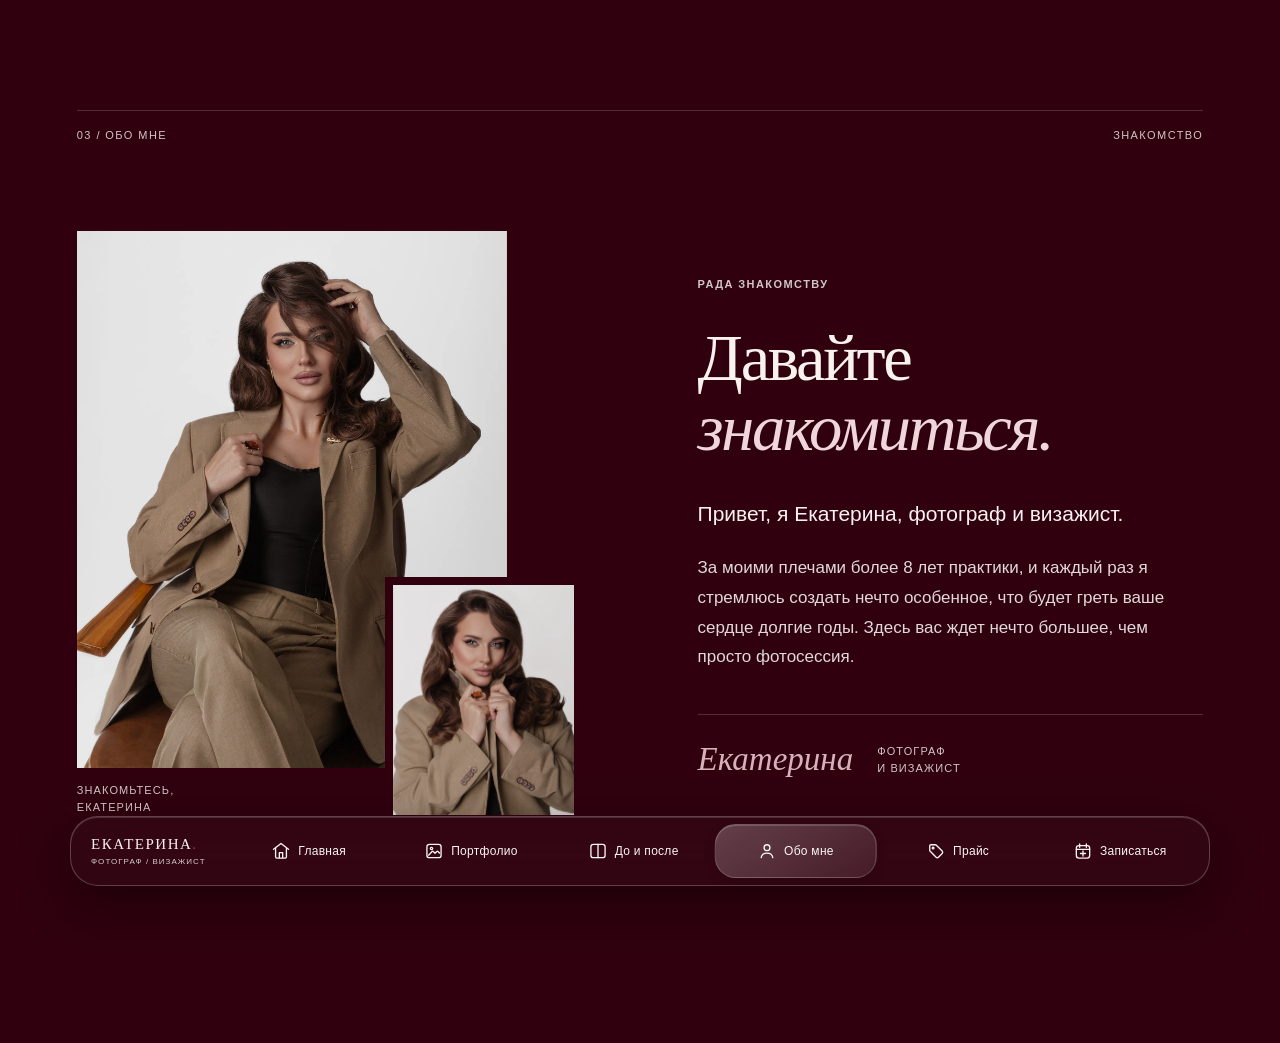
==== commit 94c00559: "Обновить оформление и показать все альбомы" ====
--- a/about.html
+++ b/about.html
@@ -1,7 +1,7 @@
 <!doctype html>
 <html lang="ru">
 <head>
-  <meta charset="utf-8"><meta name="viewport" content="width=device-width, initial-scale=1, viewport-fit=cover"><meta name="theme-color" content="#001124">
+  <meta charset="utf-8"><meta name="viewport" content="width=device-width, initial-scale=1, viewport-fit=cover"><meta name="theme-color" content="#30000e">
   <meta name="description" content="Екатерина, фотограф и визажист. Портфолио, преображения и информация для записи.">
   <title>Обо мне. Екатерина, фотограф и визажист</title>
   <link rel="stylesheet" href="styles.css">
@@ -42,13 +42,7 @@
           <div class="about-signature"><span class="signature">Екатерина</span><span>ФОТОГРАФ<br>И ВИЗАЖИСТ</span></div>
         </div>
       </div>
-    </section><section class="page-next"><span>ДАЛЬШЕ</span><a href="prices.html">Услуги и стоимость</a></section></main>
-  <footer class="site-footer">
-    <a class="footer-brand" href="index.html">ЕКАТЕРИНА<span>.</span></a>
-    <div class="footer-meta">ФОТОГРАФ / ВИЗАЖИСТ<br>СОЗДАЮ ИСТОРИИ В КАДРАХ</div>
-    <div class="footer-contacts"><a href="https://t.me/katrina_trifonova" target="_blank" rel="noopener noreferrer">TELEGRAM</a><a href="tel:+79202492169">+7 920 249 21 69</a></div>
-    <a class="back-to-top" href="#top">НАВЕРХ</a>
-  </footer>
+    </section></main>
   
 </body>
 </html>
--- a/velvet.css
+++ b/velvet.css
@@ -1,41 +1,36 @@
-/* Burgundy and navy velvet in the original two-colour palette. */
+/* Solid burgundy palette with a translucent navigation bar. */
 :root {
-  --navy: #001124;
-  --navy-deep: #000b18;
-  --navy-soft: #071a2c;
-  --wine: #430014;
+  --navy: #30000e;
+  --navy-deep: #30000e;
+  --navy-soft: #54162a;
+  --wine: #30000e;
   --wine-dark: #30000e;
 }
-html, body { background: #001124; }
-body { isolation: auto; }
+html, body { background: #30000e; }
+body { isolation: auto; padding-bottom: calc(110px + env(safe-area-inset-bottom, 0px)); }
 body::before { content: none; }
-.hero, .home-invitation, .prices {
-  background-color: #30000e;
-  background-image: linear-gradient(rgba(18,0,5,.08), rgba(18,0,5,.1)), url('assets/velvet-burgundy-v2.jpg');
-  background-position: center; background-size: cover; background-repeat: no-repeat; background-attachment: fixed;
+.hero, .home-invitation, .prices, .about, .home-intro, .home-selected,
+.portfolio, .transform, .booking, .gallery-dialog {
+  background: #30000e;
 }
-.about, .home-intro, .home-selected, .portfolio, .transform, .booking, .page-next, .site-footer {
-  background-color: #001124;
-  background-image: linear-gradient(rgba(0,7,16,.1), rgba(0,7,16,.12)), url('assets/velvet-navy-v1.jpg');
-  background-position: center; background-size: cover; background-repeat: no-repeat; background-attachment: fixed;
+.site-header { background: rgba(46, 7, 20, .76); }
+.folio-card-index, .folio-card-open, .compare-label { background: rgba(49, 8, 22, .88); }
+.gallery-arrow, .gallery-close { background: rgba(49, 8, 22, .9); }
+.magazine .portfolio-card-image { background: #54162a; }
+.home-intro-copy > p:not(.eyebrow) { color: #f0e4e3; }
+.home-work-grid { grid-template-columns: repeat(4, minmax(0, 1fr)); gap: 30px 18px; }
+.home-work > span { color: #f2e7e6; font-size: 11px; letter-spacing: .11em; }
+.home-invitation { padding-top: 10px; padding-bottom: 55px; }
+.magazine-masthead { padding: 12px 0 30px; }
+.magazine-toolbar { border-top: 0; }
+@media (max-width: 700px) {
+  .home-intro-layout { gap: 32px; }
+  .home-intro-copy > p:not(.eyebrow) { margin: 22px 0; }
+  .home-work-grid { grid-template-columns: repeat(2, minmax(0, 1fr)); gap: 25px 12px; }
+  .home-work-grid .home-work:last-child { display: block; }
+  .home-work > span { font-size: 10px; }
+  .magazine-masthead { padding: 12px 0 25px; }
 }
-.site-footer { border-top-color: rgba(244,239,234,.2); }
-.site-header { background: rgba(4, 15, 30, .7); }
-.folio-card-index, .folio-card-open, .compare-label { background: rgba(0, 10, 23, .82); }
-.gallery-dialog {
-  background-color: #001124;
-  background-image: linear-gradient(rgba(0,7,16,.32), rgba(0,7,16,.36)), url('assets/velvet-navy-v1.jpg');
-  background-position: center; background-size: cover; background-repeat: no-repeat;
+@supports not ((-webkit-backdrop-filter: blur(1px)) or (backdrop-filter: blur(1px))) {
+  .site-header { background: rgba(46, 7, 20, .97); }
 }
-.gallery-arrow, .gallery-close { background: rgba(0, 10, 23, .88); }
-@supports not ((-webkit-backdrop-filter: blur(1px)) or (backdrop-filter: blur(1px))) {
-  .site-header { background: rgba(4, 15, 30, .96); }
-}
-@supports (-webkit-touch-callout: none) {
-  .hero, .home-invitation, .prices, .about, .home-intro, .home-selected, .portfolio,
-  .transform, .booking, .page-next, .site-footer {
-    background-attachment: scroll;
-    background-size: auto, 1100px auto;
-    background-repeat: no-repeat, repeat;
-  }
-}
